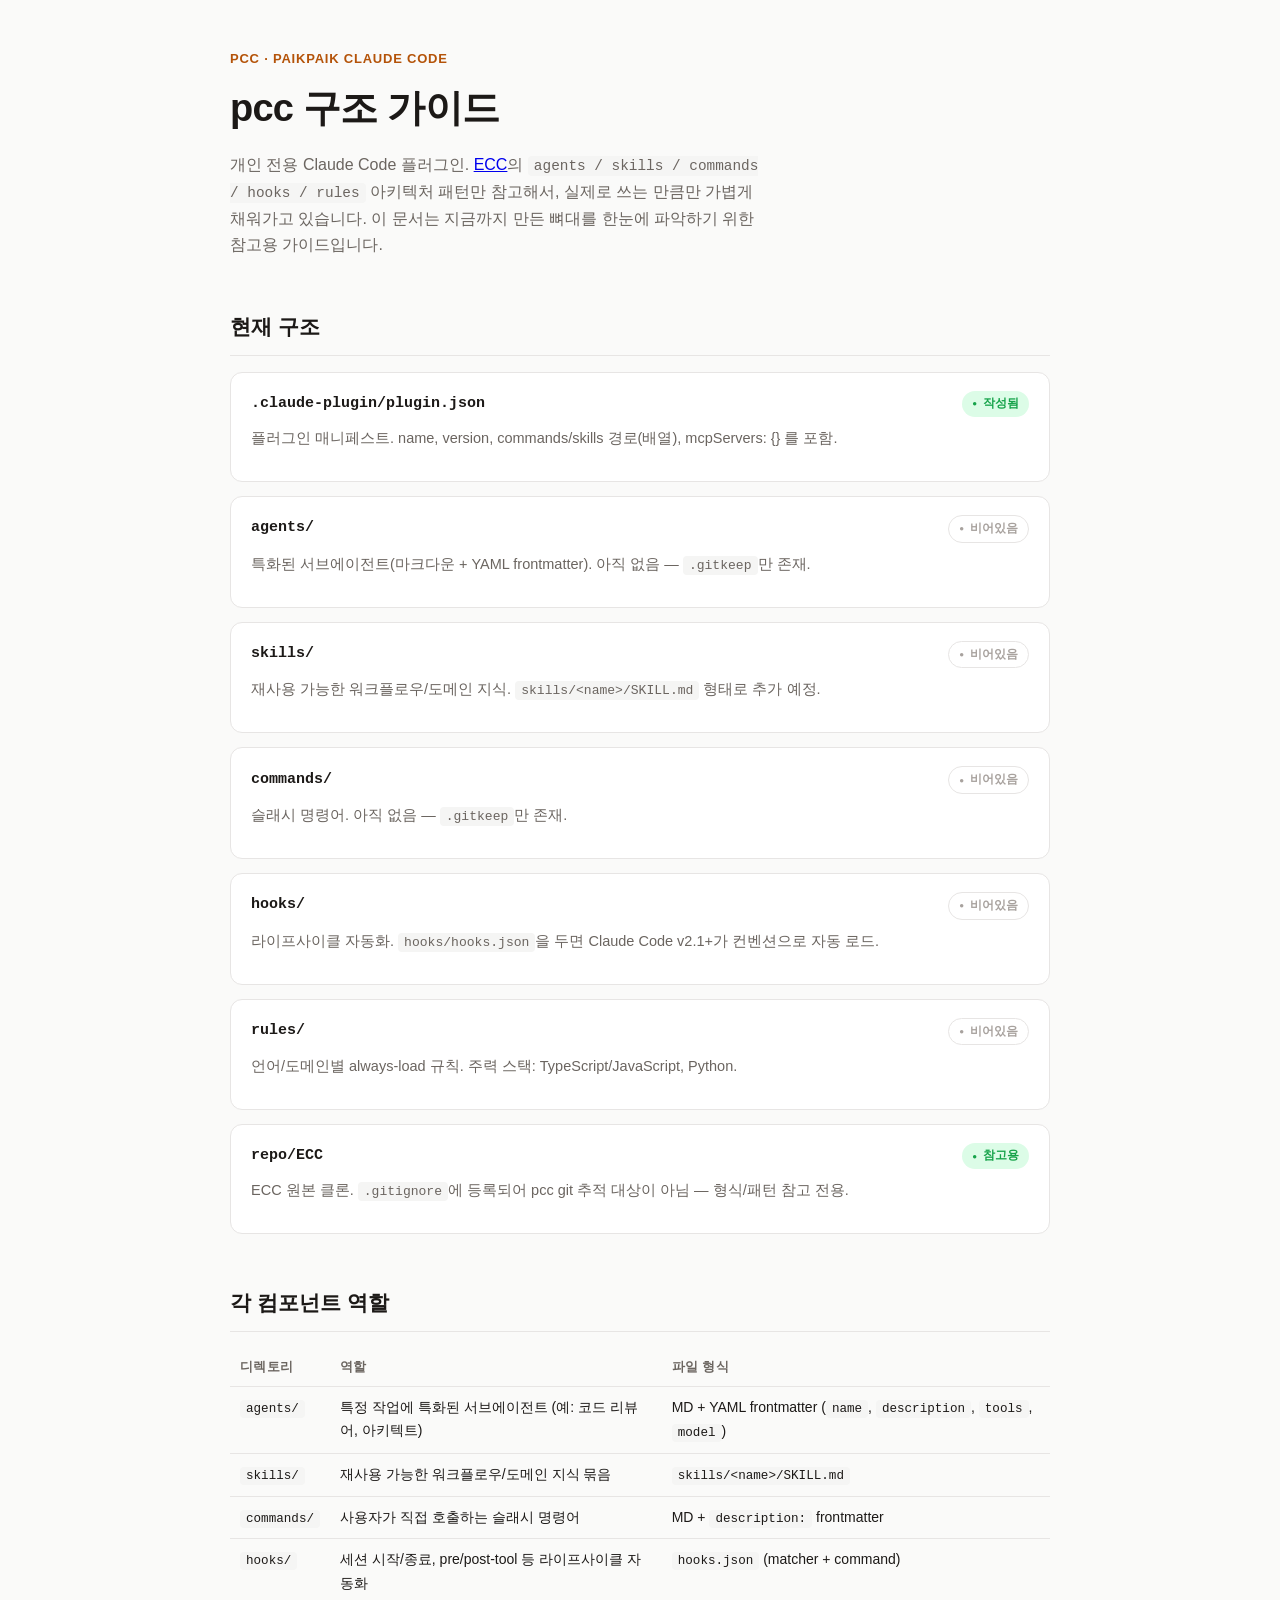
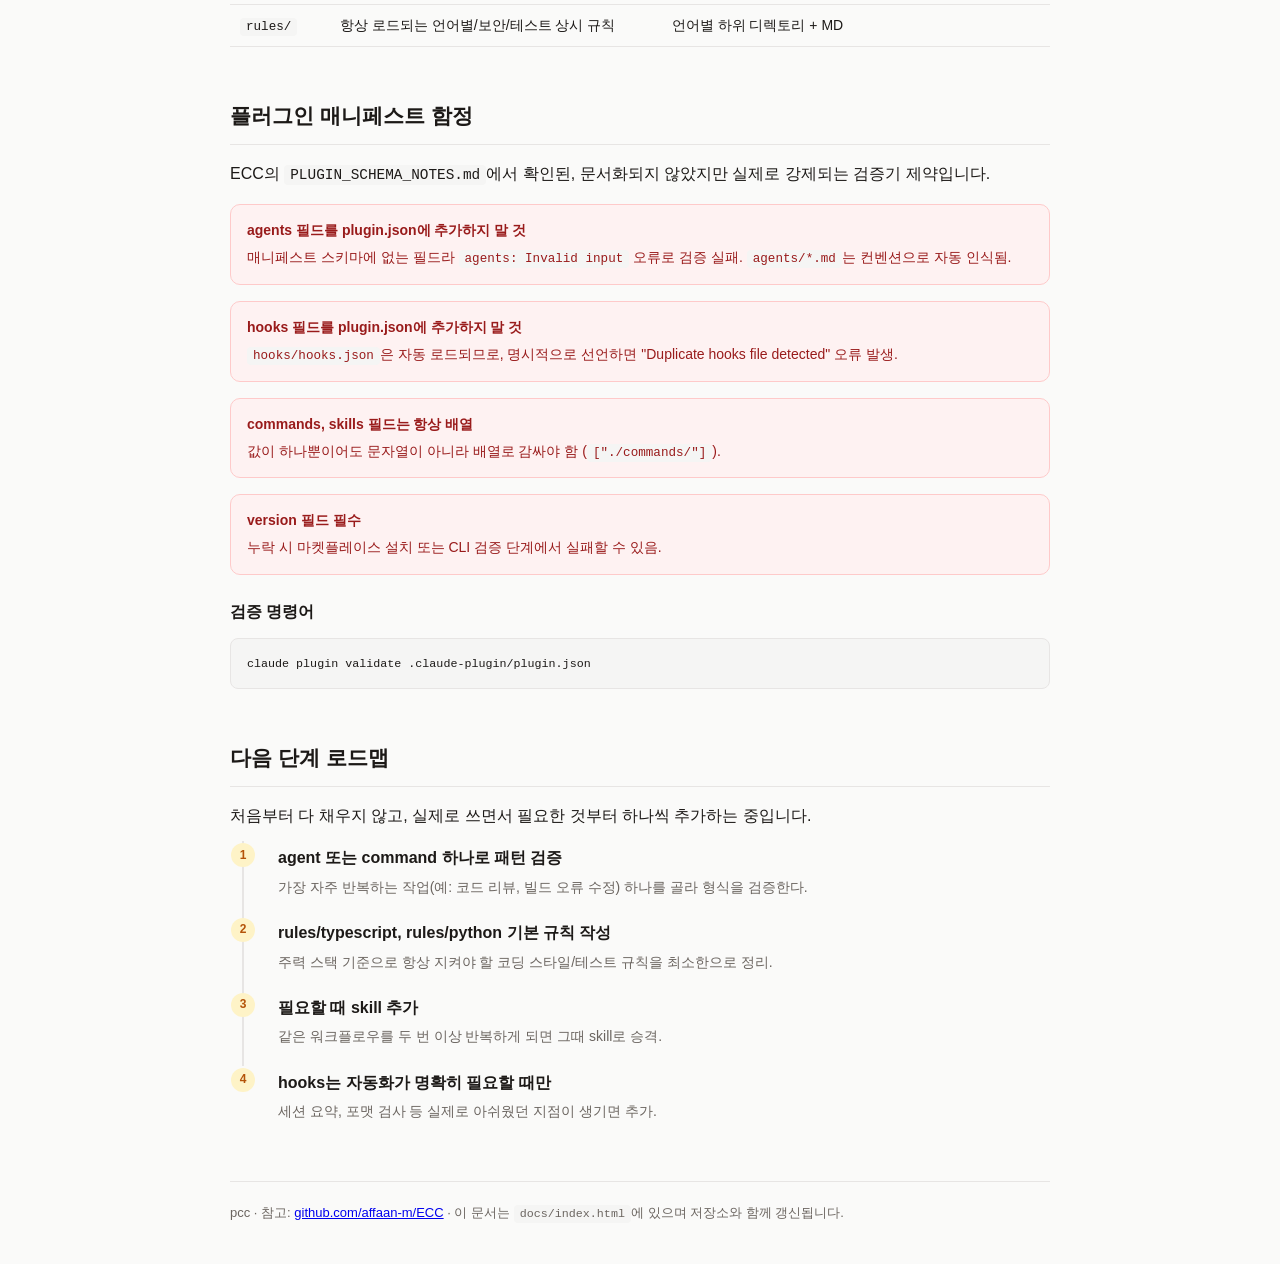
==== docs/index.html @ 69e8e376 "[main] - pcc initial init" ====
<!doctype html>
<html lang="ko">
<head>
<meta charset="UTF-8" />
<meta name="viewport" content="width=device-width, initial-scale=1, viewport-fit=cover" />
<title>pcc 가이드</title>
<style>
  :root {
    color-scheme: light dark;
    --bg: #fafaf9;
    --bg-elevated: #ffffff;
    --text: #1c1917;
    --text-muted: #6b6560;
    --border: #e7e5e4;
    --accent: #b45309;
    --accent-bg: #fef3c7;
    --code-bg: #f5f5f4;
    --status-empty: #a8a29e;
    --status-ready: #16a34a;
    --status-ready-bg: #dcfce7;
    --warn-bg: #fef2f2;
    --warn-border: #fecaca;
    --warn-text: #991b1b;
  }
  @media (prefers-color-scheme: dark) {
    :root {
      --bg: #17140f;
      --bg-elevated: #211d17;
      --text: #f2ede4;
      --text-muted: #a89f92;
      --border: #38322a;
      --accent: #f0b429;
      --accent-bg: #3a2e12;
      --code-bg: #2a251d;
      --status-empty: #6b6560;
      --status-ready: #4ade80;
      --status-ready-bg: #14301f;
      --warn-bg: #331414;
      --warn-border: #5c2323;
      --warn-text: #fca5a5;
    }
  }
  * { box-sizing: border-box; }
  body {
    margin: 0;
    padding-block: 48px;
    padding-inline: 20px;
    background: var(--bg);
    color: var(--text);
    font-family: -apple-system, BlinkMacSystemFont, "Segoe UI", Pretendard, "Apple SD Gothic Neo", sans-serif;
    line-height: 1.65;
  }
  main {
    max-width: 820px;
    margin: 0 auto;
  }
  header.hero {
    margin-bottom: 40px;
  }
  header.hero .eyebrow {
    font-size: 13px;
    font-weight: 600;
    letter-spacing: 0.06em;
    text-transform: uppercase;
    color: var(--accent);
  }
  h1 {
    font-size: clamp(28px, 5vw, 38px);
    margin: 8px 0 12px;
    letter-spacing: -0.02em;
  }
  header.hero p {
    color: var(--text-muted);
    font-size: 16px;
    max-width: 60ch;
  }
  h2 {
    font-size: 21px;
    margin-top: 52px;
    margin-bottom: 16px;
    padding-bottom: 10px;
    border-bottom: 1px solid var(--border);
  }
  h3 {
    font-size: 16px;
    margin-top: 24px;
    margin-bottom: 8px;
  }
  p { margin: 0 0 12px; }
  code {
    background: var(--code-bg);
    padding: 2px 6px;
    border-radius: 4px;
    font-size: 0.9em;
    font-family: "SF Mono", ui-monospace, Menlo, monospace;
  }
  pre {
    background: var(--code-bg);
    border: 1px solid var(--border);
    border-radius: 8px;
    padding: 14px 16px;
    overflow-x: auto;
    font-size: 13px;
  }
  pre code { background: none; padding: 0; }

  .card {
    background: var(--bg-elevated);
    border: 1px solid var(--border);
    border-radius: 12px;
    padding: 18px 20px;
    margin-bottom: 14px;
  }
  .card-head {
    display: flex;
    align-items: center;
    justify-content: space-between;
    gap: 12px;
    flex-wrap: wrap;
  }
  .card-head .path {
    font-family: "SF Mono", ui-monospace, Menlo, monospace;
    font-weight: 600;
    font-size: 15px;
  }
  .badge {
    display: inline-flex;
    align-items: center;
    gap: 6px;
    font-size: 12px;
    font-weight: 600;
    padding: 3px 10px;
    border-radius: 999px;
    white-space: nowrap;
  }
  .badge.empty { background: transparent; border: 1px solid var(--border); color: var(--status-empty); }
  .badge.ready { background: var(--status-ready-bg); color: var(--status-ready); }
  .badge::before { content: "●"; font-size: 8px; }

  .card p.desc {
    margin-top: 10px;
    color: var(--text-muted);
    font-size: 14.5px;
  }

  table {
    width: 100%;
    border-collapse: collapse;
    font-size: 14px;
  }
  th, td {
    text-align: left;
    padding: 9px 10px;
    border-bottom: 1px solid var(--border);
    vertical-align: top;
  }
  th { color: var(--text-muted); font-weight: 600; font-size: 12.5px; text-transform: uppercase; letter-spacing: 0.03em; }
  .tablewrap { overflow-x: auto; }

  .warn {
    background: var(--warn-bg);
    border: 1px solid var(--warn-border);
    color: var(--warn-text);
    border-radius: 10px;
    padding: 14px 16px;
    font-size: 14px;
    margin: 16px 0;
  }
  .warn strong { display: block; margin-bottom: 4px; }

  ol.roadmap {
    list-style: none;
    margin: 0;
    padding: 0;
    counter-reset: step;
  }
  ol.roadmap li {
    counter-increment: step;
    position: relative;
    padding: 4px 0 16px 34px;
    border-left: 2px solid var(--border);
    margin-left: 12px;
  }
  ol.roadmap li:last-child { border-left-color: transparent; padding-bottom: 0; }
  ol.roadmap li::before {
    content: counter(step);
    position: absolute;
    left: -13px;
    top: 2px;
    width: 24px;
    height: 24px;
    border-radius: 50%;
    background: var(--accent-bg);
    color: var(--accent);
    font-size: 12px;
    font-weight: 700;
    display: flex;
    align-items: center;
    justify-content: center;
  }
  ol.roadmap li strong { display: block; margin-bottom: 2px; }
  ol.roadmap li span { color: var(--text-muted); font-size: 14px; }

  footer {
    margin-top: 56px;
    padding-top: 20px;
    border-top: 1px solid var(--border);
    color: var(--text-muted);
    font-size: 13px;
  }
</style>
</head>
<body>
<main>

  <header class="hero">
    <div class="eyebrow">pcc · paikpaik claude code</div>
    <h1>pcc 구조 가이드</h1>
    <p>
      개인 전용 Claude Code 플러그인. <a href="https://github.com/affaan-m/ECC">ECC</a>의
      <code>agents / skills / commands / hooks / rules</code> 아키텍처 패턴만 참고해서,
      실제로 쓰는 만큼만 가볍게 채워가고 있습니다. 이 문서는 지금까지 만든 뼈대를
      한눈에 파악하기 위한 참고용 가이드입니다.
    </p>
  </header>

  <section>
    <h2>현재 구조</h2>

    <div class="card">
      <div class="card-head">
        <span class="path">.claude-plugin/plugin.json</span>
        <span class="badge ready">작성됨</span>
      </div>
      <p class="desc">플러그인 매니페스트. name, version, commands/skills 경로(배열), mcpServers: {} 를 포함.</p>
    </div>

    <div class="card">
      <div class="card-head">
        <span class="path">agents/</span>
        <span class="badge empty">비어있음</span>
      </div>
      <p class="desc">특화된 서브에이전트(마크다운 + YAML frontmatter). 아직 없음 — <code>.gitkeep</code>만 존재.</p>
    </div>

    <div class="card">
      <div class="card-head">
        <span class="path">skills/</span>
        <span class="badge empty">비어있음</span>
      </div>
      <p class="desc">재사용 가능한 워크플로우/도메인 지식. <code>skills/&lt;name&gt;/SKILL.md</code> 형태로 추가 예정.</p>
    </div>

    <div class="card">
      <div class="card-head">
        <span class="path">commands/</span>
        <span class="badge empty">비어있음</span>
      </div>
      <p class="desc">슬래시 명령어. 아직 없음 — <code>.gitkeep</code>만 존재.</p>
    </div>

    <div class="card">
      <div class="card-head">
        <span class="path">hooks/</span>
        <span class="badge empty">비어있음</span>
      </div>
      <p class="desc">라이프사이클 자동화. <code>hooks/hooks.json</code>을 두면 Claude Code v2.1+가 컨벤션으로 자동 로드.</p>
    </div>

    <div class="card">
      <div class="card-head">
        <span class="path">rules/</span>
        <span class="badge empty">비어있음</span>
      </div>
      <p class="desc">언어/도메인별 always-load 규칙. 주력 스택: TypeScript/JavaScript, Python.</p>
    </div>

    <div class="card">
      <div class="card-head">
        <span class="path">repo/ECC</span>
        <span class="badge ready">참고용</span>
      </div>
      <p class="desc">ECC 원본 클론. <code>.gitignore</code>에 등록되어 pcc git 추적 대상이 아님 — 형식/패턴 참고 전용.</p>
    </div>
  </section>

  <section>
    <h2>각 컴포넌트 역할</h2>
    <div class="tablewrap">
      <table>
        <thead>
          <tr><th>디렉토리</th><th>역할</th><th>파일 형식</th></tr>
        </thead>
        <tbody>
          <tr>
            <td><code>agents/</code></td>
            <td>특정 작업에 특화된 서브에이전트 (예: 코드 리뷰어, 아키텍트)</td>
            <td>MD + YAML frontmatter (<code>name</code>, <code>description</code>, <code>tools</code>, <code>model</code>)</td>
          </tr>
          <tr>
            <td><code>skills/</code></td>
            <td>재사용 가능한 워크플로우/도메인 지식 묶음</td>
            <td><code>skills/&lt;name&gt;/SKILL.md</code></td>
          </tr>
          <tr>
            <td><code>commands/</code></td>
            <td>사용자가 직접 호출하는 슬래시 명령어</td>
            <td>MD + <code>description:</code> frontmatter</td>
          </tr>
          <tr>
            <td><code>hooks/</code></td>
            <td>세션 시작/종료, pre/post-tool 등 라이프사이클 자동화</td>
            <td><code>hooks.json</code> (matcher + command)</td>
          </tr>
          <tr>
            <td><code>rules/</code></td>
            <td>항상 로드되는 언어별/보안/테스트 상시 규칙</td>
            <td>언어별 하위 디렉토리 + MD</td>
          </tr>
        </tbody>
      </table>
    </div>
  </section>

  <section>
    <h2>플러그인 매니페스트 함정</h2>
    <p>ECC의 <code>PLUGIN_SCHEMA_NOTES.md</code>에서 확인된, 문서화되지 않았지만 실제로 강제되는 검증기 제약입니다.</p>

    <div class="warn">
      <strong>agents 필드를 plugin.json에 추가하지 말 것</strong>
      매니페스트 스키마에 없는 필드라 <code>agents: Invalid input</code> 오류로 검증 실패.
      <code>agents/*.md</code>는 컨벤션으로 자동 인식됨.
    </div>
    <div class="warn">
      <strong>hooks 필드를 plugin.json에 추가하지 말 것</strong>
      <code>hooks/hooks.json</code>은 자동 로드되므로, 명시적으로 선언하면
      "Duplicate hooks file detected" 오류 발생.
    </div>
    <div class="warn">
      <strong>commands, skills 필드는 항상 배열</strong>
      값이 하나뿐이어도 문자열이 아니라 배열로 감싸야 함 (<code>["./commands/"]</code>).
    </div>
    <div class="warn">
      <strong>version 필드 필수</strong>
      누락 시 마켓플레이스 설치 또는 CLI 검증 단계에서 실패할 수 있음.
    </div>

    <h3>검증 명령어</h3>
    <pre><code>claude plugin validate .claude-plugin/plugin.json</code></pre>
  </section>

  <section>
    <h2>다음 단계 로드맵</h2>
    <p>처음부터 다 채우지 않고, 실제로 쓰면서 필요한 것부터 하나씩 추가하는 중입니다.</p>
    <ol class="roadmap">
      <li>
        <strong>agent 또는 command 하나로 패턴 검증</strong>
        <span>가장 자주 반복하는 작업(예: 코드 리뷰, 빌드 오류 수정) 하나를 골라 형식을 검증한다.</span>
      </li>
      <li>
        <strong>rules/typescript, rules/python 기본 규칙 작성</strong>
        <span>주력 스택 기준으로 항상 지켜야 할 코딩 스타일/테스트 규칙을 최소한으로 정리.</span>
      </li>
      <li>
        <strong>필요할 때 skill 추가</strong>
        <span>같은 워크플로우를 두 번 이상 반복하게 되면 그때 skill로 승격.</span>
      </li>
      <li>
        <strong>hooks는 자동화가 명확히 필요할 때만</strong>
        <span>세션 요약, 포맷 검사 등 실제로 아쉬웠던 지점이 생기면 추가.</span>
      </li>
    </ol>
  </section>

  <footer>
    pcc · 참고: <a href="https://github.com/affaan-m/ECC">github.com/affaan-m/ECC</a> ·
    이 문서는 <code>docs/index.html</code>에 있으며 저장소와 함께 갱신됩니다.
  </footer>

</main>
</body>
</html>
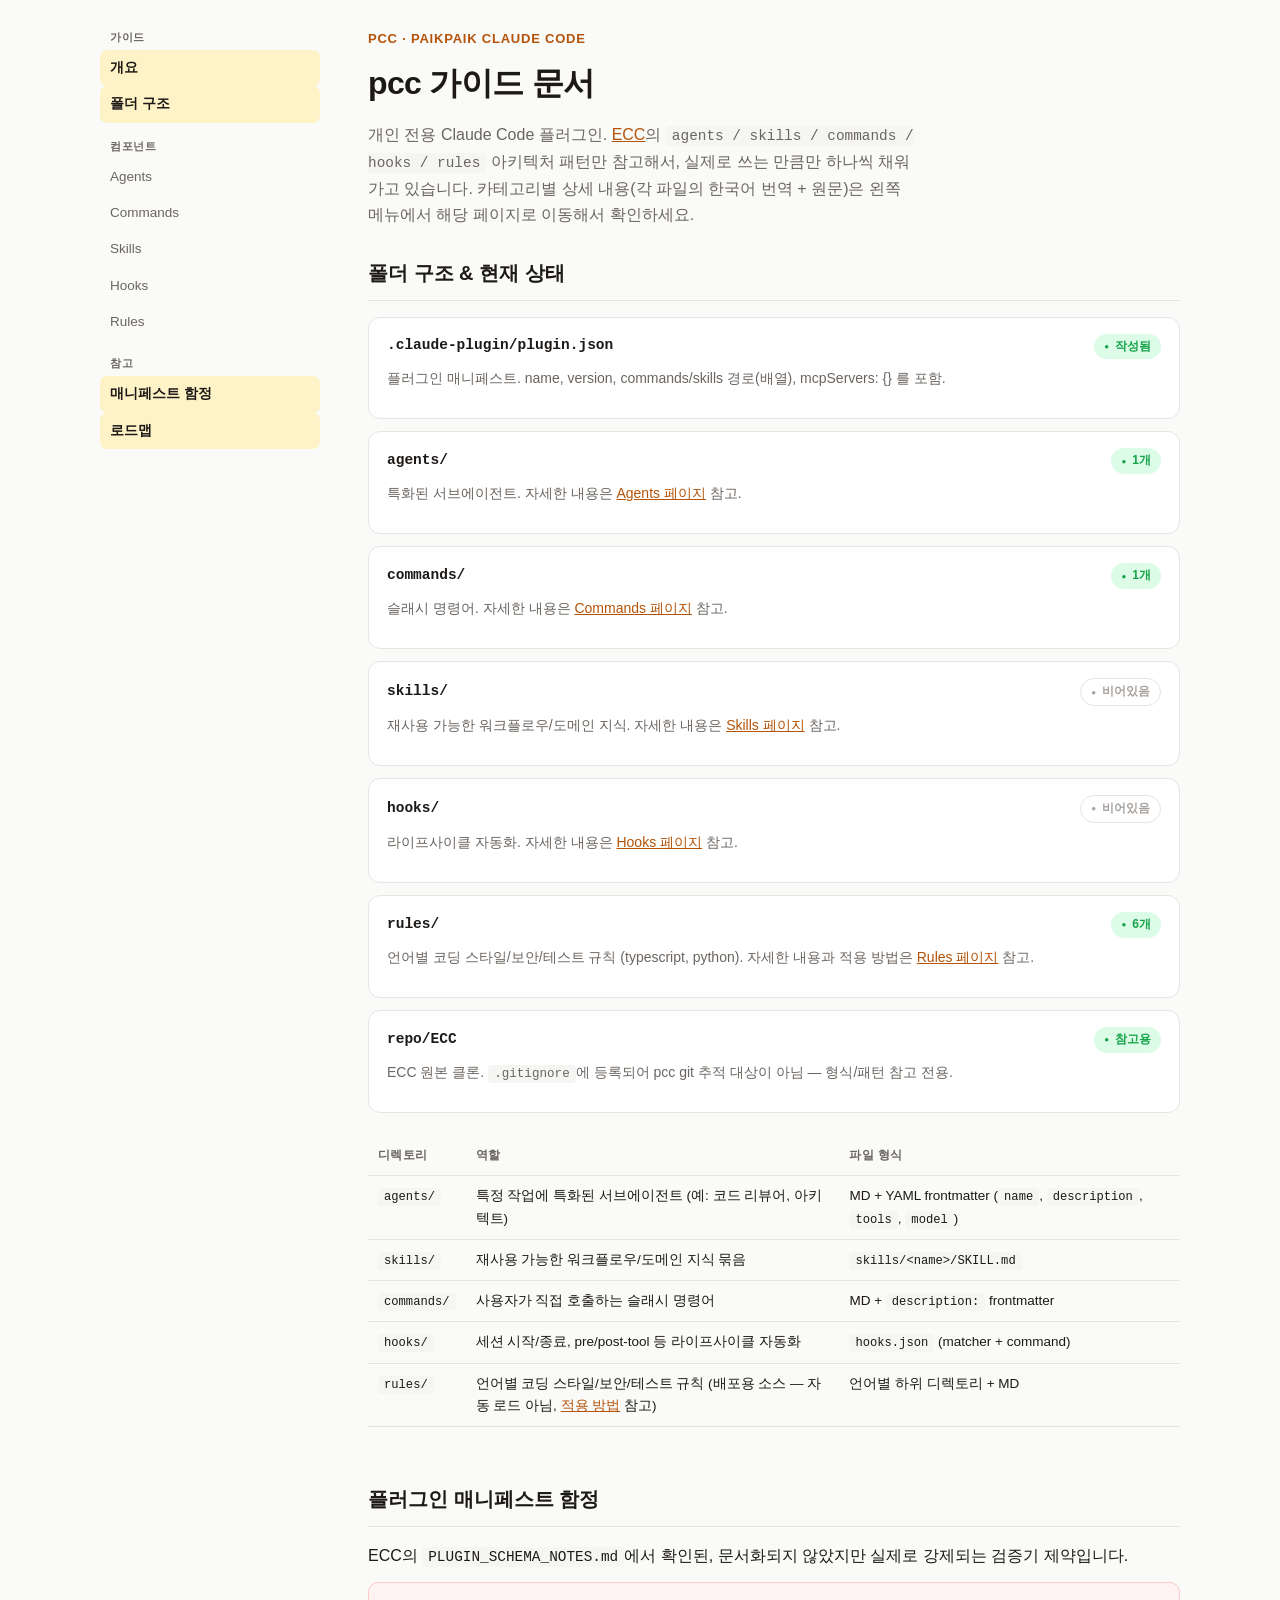
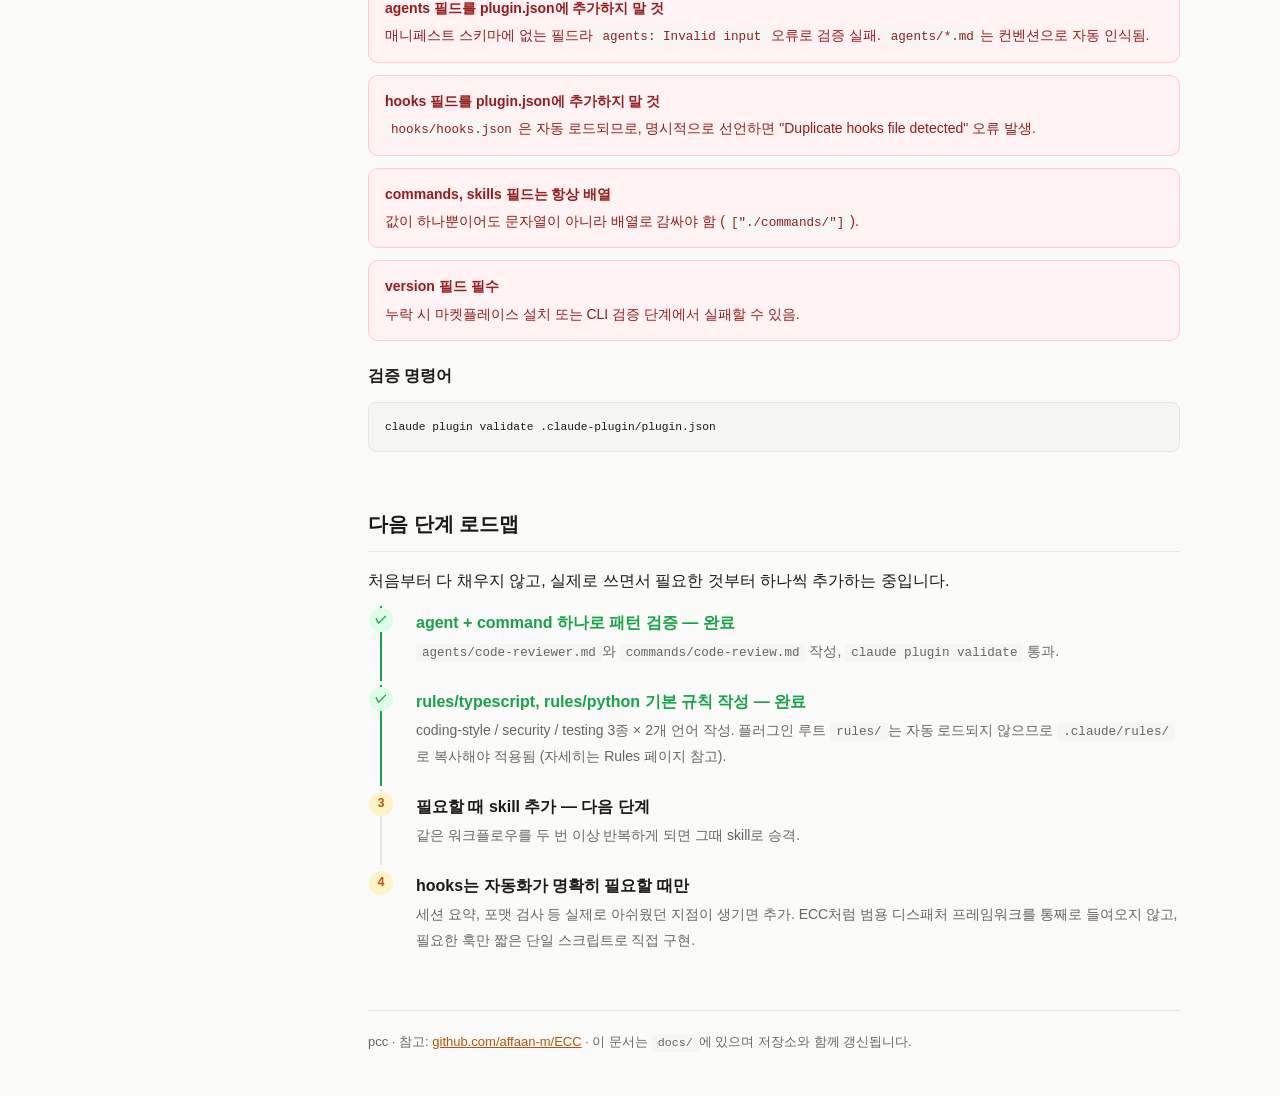
==== commit 897c7136: "[main] - review 및 roules 추가" ====
--- a/docs/index.html
+++ b/docs/index.html
@@ -4,379 +4,198 @@
 <meta charset="UTF-8" />
 <meta name="viewport" content="width=device-width, initial-scale=1, viewport-fit=cover" />
 <title>pcc 가이드</title>
-<style>
-  :root {
-    color-scheme: light dark;
-    --bg: #fafaf9;
-    --bg-elevated: #ffffff;
-    --text: #1c1917;
-    --text-muted: #6b6560;
-    --border: #e7e5e4;
-    --accent: #b45309;
-    --accent-bg: #fef3c7;
-    --code-bg: #f5f5f4;
-    --status-empty: #a8a29e;
-    --status-ready: #16a34a;
-    --status-ready-bg: #dcfce7;
-    --warn-bg: #fef2f2;
-    --warn-border: #fecaca;
-    --warn-text: #991b1b;
-  }
-  @media (prefers-color-scheme: dark) {
-    :root {
-      --bg: #17140f;
-      --bg-elevated: #211d17;
-      --text: #f2ede4;
-      --text-muted: #a89f92;
-      --border: #38322a;
-      --accent: #f0b429;
-      --accent-bg: #3a2e12;
-      --code-bg: #2a251d;
-      --status-empty: #6b6560;
-      --status-ready: #4ade80;
-      --status-ready-bg: #14301f;
-      --warn-bg: #331414;
-      --warn-border: #5c2323;
-      --warn-text: #fca5a5;
-    }
-  }
-  * { box-sizing: border-box; }
-  body {
-    margin: 0;
-    padding-block: 48px;
-    padding-inline: 20px;
-    background: var(--bg);
-    color: var(--text);
-    font-family: -apple-system, BlinkMacSystemFont, "Segoe UI", Pretendard, "Apple SD Gothic Neo", sans-serif;
-    line-height: 1.65;
-  }
-  main {
-    max-width: 820px;
-    margin: 0 auto;
-  }
-  header.hero {
-    margin-bottom: 40px;
-  }
-  header.hero .eyebrow {
-    font-size: 13px;
-    font-weight: 600;
-    letter-spacing: 0.06em;
-    text-transform: uppercase;
-    color: var(--accent);
-  }
-  h1 {
-    font-size: clamp(28px, 5vw, 38px);
-    margin: 8px 0 12px;
-    letter-spacing: -0.02em;
-  }
-  header.hero p {
-    color: var(--text-muted);
-    font-size: 16px;
-    max-width: 60ch;
-  }
-  h2 {
-    font-size: 21px;
-    margin-top: 52px;
-    margin-bottom: 16px;
-    padding-bottom: 10px;
-    border-bottom: 1px solid var(--border);
-  }
-  h3 {
-    font-size: 16px;
-    margin-top: 24px;
-    margin-bottom: 8px;
-  }
-  p { margin: 0 0 12px; }
-  code {
-    background: var(--code-bg);
-    padding: 2px 6px;
-    border-radius: 4px;
-    font-size: 0.9em;
-    font-family: "SF Mono", ui-monospace, Menlo, monospace;
-  }
-  pre {
-    background: var(--code-bg);
-    border: 1px solid var(--border);
-    border-radius: 8px;
-    padding: 14px 16px;
-    overflow-x: auto;
-    font-size: 13px;
-  }
-  pre code { background: none; padding: 0; }
-
-  .card {
-    background: var(--bg-elevated);
-    border: 1px solid var(--border);
-    border-radius: 12px;
-    padding: 18px 20px;
-    margin-bottom: 14px;
-  }
-  .card-head {
-    display: flex;
-    align-items: center;
-    justify-content: space-between;
-    gap: 12px;
-    flex-wrap: wrap;
-  }
-  .card-head .path {
-    font-family: "SF Mono", ui-monospace, Menlo, monospace;
-    font-weight: 600;
-    font-size: 15px;
-  }
-  .badge {
-    display: inline-flex;
-    align-items: center;
-    gap: 6px;
-    font-size: 12px;
-    font-weight: 600;
-    padding: 3px 10px;
-    border-radius: 999px;
-    white-space: nowrap;
-  }
-  .badge.empty { background: transparent; border: 1px solid var(--border); color: var(--status-empty); }
-  .badge.ready { background: var(--status-ready-bg); color: var(--status-ready); }
-  .badge::before { content: "●"; font-size: 8px; }
-
-  .card p.desc {
-    margin-top: 10px;
-    color: var(--text-muted);
-    font-size: 14.5px;
-  }
-
-  table {
-    width: 100%;
-    border-collapse: collapse;
-    font-size: 14px;
-  }
-  th, td {
-    text-align: left;
-    padding: 9px 10px;
-    border-bottom: 1px solid var(--border);
-    vertical-align: top;
-  }
-  th { color: var(--text-muted); font-weight: 600; font-size: 12.5px; text-transform: uppercase; letter-spacing: 0.03em; }
-  .tablewrap { overflow-x: auto; }
-
-  .warn {
-    background: var(--warn-bg);
-    border: 1px solid var(--warn-border);
-    color: var(--warn-text);
-    border-radius: 10px;
-    padding: 14px 16px;
-    font-size: 14px;
-    margin: 16px 0;
-  }
-  .warn strong { display: block; margin-bottom: 4px; }
-
-  ol.roadmap {
-    list-style: none;
-    margin: 0;
-    padding: 0;
-    counter-reset: step;
-  }
-  ol.roadmap li {
-    counter-increment: step;
-    position: relative;
-    padding: 4px 0 16px 34px;
-    border-left: 2px solid var(--border);
-    margin-left: 12px;
-  }
-  ol.roadmap li:last-child { border-left-color: transparent; padding-bottom: 0; }
-  ol.roadmap li::before {
-    content: counter(step);
-    position: absolute;
-    left: -13px;
-    top: 2px;
-    width: 24px;
-    height: 24px;
-    border-radius: 50%;
-    background: var(--accent-bg);
-    color: var(--accent);
-    font-size: 12px;
-    font-weight: 700;
-    display: flex;
-    align-items: center;
-    justify-content: center;
-  }
-  ol.roadmap li strong { display: block; margin-bottom: 2px; }
-  ol.roadmap li span { color: var(--text-muted); font-size: 14px; }
-
-  footer {
-    margin-top: 56px;
-    padding-top: 20px;
-    border-top: 1px solid var(--border);
-    color: var(--text-muted);
-    font-size: 13px;
-  }
-</style>
+<link rel="stylesheet" href="style.css" />
 </head>
 <body>
-<main>
-
-  <header class="hero">
-    <div class="eyebrow">pcc · paikpaik claude code</div>
-    <h1>pcc 구조 가이드</h1>
-    <p>
-      개인 전용 Claude Code 플러그인. <a href="https://github.com/affaan-m/ECC">ECC</a>의
-      <code>agents / skills / commands / hooks / rules</code> 아키텍처 패턴만 참고해서,
-      실제로 쓰는 만큼만 가볍게 채워가고 있습니다. 이 문서는 지금까지 만든 뼈대를
-      한눈에 파악하기 위한 참고용 가이드입니다.
-    </p>
-  </header>
-
-  <section>
-    <h2>현재 구조</h2>
-
-    <div class="card">
-      <div class="card-head">
-        <span class="path">.claude-plugin/plugin.json</span>
-        <span class="badge ready">작성됨</span>
-      </div>
-      <p class="desc">플러그인 매니페스트. name, version, commands/skills 경로(배열), mcpServers: {} 를 포함.</p>
+
+<div class="shell">
+
+  <nav class="toc" aria-label="목차">
+    <div class="toc-inner">
+      <div class="group-label">가이드</div>
+      <a href="index.html" data-page="index.html">개요</a>
+      <a href="index.html#structure" data-page="index.html">폴더 구조</a>
+      <div class="group-label">컴포넌트</div>
+      <a href="agents.html" data-page="agents.html">Agents</a>
+      <a href="commands.html" data-page="commands.html">Commands</a>
+      <a href="skills.html" data-page="skills.html">Skills</a>
+      <a href="hooks.html" data-page="hooks.html">Hooks</a>
+      <a href="rules.html" data-page="rules.html">Rules</a>
+      <div class="group-label">참고</div>
+      <a href="index.html#manifest" data-page="index.html">매니페스트 함정</a>
+      <a href="index.html#roadmap" data-page="index.html">로드맵</a>
     </div>
-
-    <div class="card">
-      <div class="card-head">
-        <span class="path">agents/</span>
-        <span class="badge empty">비어있음</span>
-      </div>
-      <p class="desc">특화된 서브에이전트(마크다운 + YAML frontmatter). 아직 없음 — <code>.gitkeep</code>만 존재.</p>
-    </div>
-
-    <div class="card">
-      <div class="card-head">
-        <span class="path">skills/</span>
-        <span class="badge empty">비어있음</span>
-      </div>
-      <p class="desc">재사용 가능한 워크플로우/도메인 지식. <code>skills/&lt;name&gt;/SKILL.md</code> 형태로 추가 예정.</p>
-    </div>
-
-    <div class="card">
-      <div class="card-head">
-        <span class="path">commands/</span>
-        <span class="badge empty">비어있음</span>
-      </div>
-      <p class="desc">슬래시 명령어. 아직 없음 — <code>.gitkeep</code>만 존재.</p>
-    </div>
-
-    <div class="card">
-      <div class="card-head">
-        <span class="path">hooks/</span>
-        <span class="badge empty">비어있음</span>
-      </div>
-      <p class="desc">라이프사이클 자동화. <code>hooks/hooks.json</code>을 두면 Claude Code v2.1+가 컨벤션으로 자동 로드.</p>
-    </div>
-
-    <div class="card">
-      <div class="card-head">
-        <span class="path">rules/</span>
-        <span class="badge empty">비어있음</span>
-      </div>
-      <p class="desc">언어/도메인별 always-load 규칙. 주력 스택: TypeScript/JavaScript, Python.</p>
-    </div>
-
-    <div class="card">
-      <div class="card-head">
-        <span class="path">repo/ECC</span>
-        <span class="badge ready">참고용</span>
-      </div>
-      <p class="desc">ECC 원본 클론. <code>.gitignore</code>에 등록되어 pcc git 추적 대상이 아님 — 형식/패턴 참고 전용.</p>
-    </div>
-  </section>
-
-  <section>
-    <h2>각 컴포넌트 역할</h2>
-    <div class="tablewrap">
-      <table>
-        <thead>
-          <tr><th>디렉토리</th><th>역할</th><th>파일 형식</th></tr>
-        </thead>
-        <tbody>
-          <tr>
-            <td><code>agents/</code></td>
-            <td>특정 작업에 특화된 서브에이전트 (예: 코드 리뷰어, 아키텍트)</td>
-            <td>MD + YAML frontmatter (<code>name</code>, <code>description</code>, <code>tools</code>, <code>model</code>)</td>
-          </tr>
-          <tr>
-            <td><code>skills/</code></td>
-            <td>재사용 가능한 워크플로우/도메인 지식 묶음</td>
-            <td><code>skills/&lt;name&gt;/SKILL.md</code></td>
-          </tr>
-          <tr>
-            <td><code>commands/</code></td>
-            <td>사용자가 직접 호출하는 슬래시 명령어</td>
-            <td>MD + <code>description:</code> frontmatter</td>
-          </tr>
-          <tr>
-            <td><code>hooks/</code></td>
-            <td>세션 시작/종료, pre/post-tool 등 라이프사이클 자동화</td>
-            <td><code>hooks.json</code> (matcher + command)</td>
-          </tr>
-          <tr>
-            <td><code>rules/</code></td>
-            <td>항상 로드되는 언어별/보안/테스트 상시 규칙</td>
-            <td>언어별 하위 디렉토리 + MD</td>
-          </tr>
-        </tbody>
-      </table>
-    </div>
-  </section>
-
-  <section>
-    <h2>플러그인 매니페스트 함정</h2>
-    <p>ECC의 <code>PLUGIN_SCHEMA_NOTES.md</code>에서 확인된, 문서화되지 않았지만 실제로 강제되는 검증기 제약입니다.</p>
-
-    <div class="warn">
-      <strong>agents 필드를 plugin.json에 추가하지 말 것</strong>
-      매니페스트 스키마에 없는 필드라 <code>agents: Invalid input</code> 오류로 검증 실패.
-      <code>agents/*.md</code>는 컨벤션으로 자동 인식됨.
-    </div>
-    <div class="warn">
-      <strong>hooks 필드를 plugin.json에 추가하지 말 것</strong>
-      <code>hooks/hooks.json</code>은 자동 로드되므로, 명시적으로 선언하면
-      "Duplicate hooks file detected" 오류 발생.
-    </div>
-    <div class="warn">
-      <strong>commands, skills 필드는 항상 배열</strong>
-      값이 하나뿐이어도 문자열이 아니라 배열로 감싸야 함 (<code>["./commands/"]</code>).
-    </div>
-    <div class="warn">
-      <strong>version 필드 필수</strong>
-      누락 시 마켓플레이스 설치 또는 CLI 검증 단계에서 실패할 수 있음.
-    </div>
-
-    <h3>검증 명령어</h3>
-    <pre><code>claude plugin validate .claude-plugin/plugin.json</code></pre>
-  </section>
-
-  <section>
-    <h2>다음 단계 로드맵</h2>
-    <p>처음부터 다 채우지 않고, 실제로 쓰면서 필요한 것부터 하나씩 추가하는 중입니다.</p>
-    <ol class="roadmap">
-      <li>
-        <strong>agent 또는 command 하나로 패턴 검증</strong>
-        <span>가장 자주 반복하는 작업(예: 코드 리뷰, 빌드 오류 수정) 하나를 골라 형식을 검증한다.</span>
-      </li>
-      <li>
-        <strong>rules/typescript, rules/python 기본 규칙 작성</strong>
-        <span>주력 스택 기준으로 항상 지켜야 할 코딩 스타일/테스트 규칙을 최소한으로 정리.</span>
-      </li>
-      <li>
-        <strong>필요할 때 skill 추가</strong>
-        <span>같은 워크플로우를 두 번 이상 반복하게 되면 그때 skill로 승격.</span>
-      </li>
-      <li>
-        <strong>hooks는 자동화가 명확히 필요할 때만</strong>
-        <span>세션 요약, 포맷 검사 등 실제로 아쉬웠던 지점이 생기면 추가.</span>
-      </li>
-    </ol>
-  </section>
-
-  <footer>
-    pcc · 참고: <a href="https://github.com/affaan-m/ECC">github.com/affaan-m/ECC</a> ·
-    이 문서는 <code>docs/index.html</code>에 있으며 저장소와 함께 갱신됩니다.
-  </footer>
-
-</main>
+  </nav>
+
+  <main>
+
+    <header class="hero" id="overview">
+      <div class="eyebrow">pcc · paikpaik claude code</div>
+      <h1>pcc 가이드 문서</h1>
+      <p>
+        개인 전용 Claude Code 플러그인. <a href="https://github.com/affaan-m/ECC" target="_blank" rel="noopener">ECC</a>의
+        <code>agents / skills / commands / hooks / rules</code> 아키텍처 패턴만 참고해서, 실제로 쓰는
+        만큼만 하나씩 채워가고 있습니다. 카테고리별 상세 내용(각 파일의 한국어 번역 + 원문)은 왼쪽
+        메뉴에서 해당 페이지로 이동해서 확인하세요.
+      </p>
+    </header>
+
+    <section id="structure">
+      <h2>폴더 구조 &amp; 현재 상태</h2>
+
+      <div class="card">
+        <div class="card-head">
+          <span class="path">.claude-plugin/plugin.json</span>
+          <span class="badge ready">작성됨</span>
+        </div>
+        <p class="desc">플러그인 매니페스트. name, version, commands/skills 경로(배열), mcpServers: {} 를 포함.</p>
+      </div>
+
+      <div class="card">
+        <div class="card-head">
+          <span class="path">agents/</span>
+          <span class="badge ready">1개</span>
+        </div>
+        <p class="desc">특화된 서브에이전트. 자세한 내용은 <a href="agents.html">Agents 페이지</a> 참고.</p>
+      </div>
+
+      <div class="card">
+        <div class="card-head">
+          <span class="path">commands/</span>
+          <span class="badge ready">1개</span>
+        </div>
+        <p class="desc">슬래시 명령어. 자세한 내용은 <a href="commands.html">Commands 페이지</a> 참고.</p>
+      </div>
+
+      <div class="card">
+        <div class="card-head">
+          <span class="path">skills/</span>
+          <span class="badge empty">비어있음</span>
+        </div>
+        <p class="desc">재사용 가능한 워크플로우/도메인 지식. 자세한 내용은 <a href="skills.html">Skills 페이지</a> 참고.</p>
+      </div>
+
+      <div class="card">
+        <div class="card-head">
+          <span class="path">hooks/</span>
+          <span class="badge empty">비어있음</span>
+        </div>
+        <p class="desc">라이프사이클 자동화. 자세한 내용은 <a href="hooks.html">Hooks 페이지</a> 참고.</p>
+      </div>
+
+      <div class="card">
+        <div class="card-head">
+          <span class="path">rules/</span>
+          <span class="badge ready">6개</span>
+        </div>
+        <p class="desc">언어별 코딩 스타일/보안/테스트 규칙 (typescript, python). 자세한 내용과 적용 방법은
+          <a href="rules.html">Rules 페이지</a> 참고.</p>
+      </div>
+
+      <div class="card">
+        <div class="card-head">
+          <span class="path">repo/ECC</span>
+          <span class="badge ready">참고용</span>
+        </div>
+        <p class="desc">ECC 원본 클론. <code>.gitignore</code>에 등록되어 pcc git 추적 대상이 아님 — 형식/패턴 참고 전용.</p>
+      </div>
+
+      <div class="tablewrap" style="margin-top: 24px;">
+        <table>
+          <thead>
+            <tr><th>디렉토리</th><th>역할</th><th>파일 형식</th></tr>
+          </thead>
+          <tbody>
+            <tr>
+              <td><code>agents/</code></td>
+              <td>특정 작업에 특화된 서브에이전트 (예: 코드 리뷰어, 아키텍트)</td>
+              <td>MD + YAML frontmatter (<code>name</code>, <code>description</code>, <code>tools</code>, <code>model</code>)</td>
+            </tr>
+            <tr>
+              <td><code>skills/</code></td>
+              <td>재사용 가능한 워크플로우/도메인 지식 묶음</td>
+              <td><code>skills/&lt;name&gt;/SKILL.md</code></td>
+            </tr>
+            <tr>
+              <td><code>commands/</code></td>
+              <td>사용자가 직접 호출하는 슬래시 명령어</td>
+              <td>MD + <code>description:</code> frontmatter</td>
+            </tr>
+            <tr>
+              <td><code>hooks/</code></td>
+              <td>세션 시작/종료, pre/post-tool 등 라이프사이클 자동화</td>
+              <td><code>hooks.json</code> (matcher + command)</td>
+            </tr>
+            <tr>
+              <td><code>rules/</code></td>
+              <td>언어별 코딩 스타일/보안/테스트 규칙 (배포용 소스 — 자동 로드 아님, <a href="rules.html">적용 방법</a> 참고)</td>
+              <td>언어별 하위 디렉토리 + MD</td>
+            </tr>
+          </tbody>
+        </table>
+      </div>
+    </section>
+
+    <section id="manifest">
+      <h2>플러그인 매니페스트 함정</h2>
+      <p>ECC의 <code>PLUGIN_SCHEMA_NOTES.md</code>에서 확인된, 문서화되지 않았지만 실제로 강제되는 검증기 제약입니다.</p>
+
+      <div class="warn">
+        <strong>agents 필드를 plugin.json에 추가하지 말 것</strong>
+        매니페스트 스키마에 없는 필드라 <code>agents: Invalid input</code> 오류로 검증 실패.
+        <code>agents/*.md</code>는 컨벤션으로 자동 인식됨.
+      </div>
+      <div class="warn">
+        <strong>hooks 필드를 plugin.json에 추가하지 말 것</strong>
+        <code>hooks/hooks.json</code>은 자동 로드되므로, 명시적으로 선언하면
+        "Duplicate hooks file detected" 오류 발생.
+      </div>
+      <div class="warn">
+        <strong>commands, skills 필드는 항상 배열</strong>
+        값이 하나뿐이어도 문자열이 아니라 배열로 감싸야 함 (<code>["./commands/"]</code>).
+      </div>
+      <div class="warn">
+        <strong>version 필드 필수</strong>
+        누락 시 마켓플레이스 설치 또는 CLI 검증 단계에서 실패할 수 있음.
+      </div>
+
+      <h3>검증 명령어</h3>
+      <pre><code>claude plugin validate .claude-plugin/plugin.json</code></pre>
+    </section>
+
+    <section id="roadmap">
+      <h2>다음 단계 로드맵</h2>
+      <p>처음부터 다 채우지 않고, 실제로 쓰면서 필요한 것부터 하나씩 추가하는 중입니다.</p>
+      <ol class="roadmap">
+        <li class="done">
+          <strong>agent + command 하나로 패턴 검증 — 완료</strong>
+          <span><code>agents/code-reviewer.md</code>와 <code>commands/code-review.md</code> 작성, <code>claude plugin validate</code> 통과.</span>
+        </li>
+        <li class="done">
+          <strong>rules/typescript, rules/python 기본 규칙 작성 — 완료</strong>
+          <span>coding-style / security / testing 3종 × 2개 언어 작성. 플러그인 루트 <code>rules/</code>는
+            자동 로드되지 않으므로 <code>.claude/rules/</code>로 복사해야 적용됨 (자세히는 Rules 페이지 참고).</span>
+        </li>
+        <li>
+          <strong>필요할 때 skill 추가 — 다음 단계</strong>
+          <span>같은 워크플로우를 두 번 이상 반복하게 되면 그때 skill로 승격.</span>
+        </li>
+        <li>
+          <strong>hooks는 자동화가 명확히 필요할 때만</strong>
+          <span>세션 요약, 포맷 검사 등 실제로 아쉬웠던 지점이 생기면 추가. ECC처럼 범용 디스패처
+            프레임워크를 통째로 들여오지 않고, 필요한 훅만 짧은 단일 스크립트로 직접 구현.</span>
+        </li>
+      </ol>
+    </section>
+
+    <footer>
+      pcc · 참고: <a href="https://github.com/affaan-m/ECC" target="_blank" rel="noopener">github.com/affaan-m/ECC</a> ·
+      이 문서는 <code>docs/</code>에 있으며 저장소와 함께 갱신됩니다.
+    </footer>
+
+  </main>
+</div>
+
+<script src="nav.js"></script>
 </body>
 </html>
--- a/docs/style.css
+++ b/docs/style.css
@@ -0,0 +1,276 @@
+:root {
+  color-scheme: light dark;
+  --bg: #fafaf9;
+  --bg-elevated: #ffffff;
+  --bg-sunken: #f5f5f4;
+  --text: #1c1917;
+  --text-muted: #6b6560;
+  --border: #e7e5e4;
+  --accent: #b45309;
+  --accent-bg: #fef3c7;
+  --code-bg: #f5f5f4;
+  --status-empty: #a8a29e;
+  --status-ready: #16a34a;
+  --status-ready-bg: #dcfce7;
+  --warn-bg: #fef2f2;
+  --warn-border: #fecaca;
+  --warn-text: #991b1b;
+  --nav-active-bg: #fef3c7;
+}
+@media (prefers-color-scheme: dark) {
+  :root {
+    --bg: #17140f;
+    --bg-elevated: #211d17;
+    --bg-sunken: #1b1712;
+    --text: #f2ede4;
+    --text-muted: #a89f92;
+    --border: #38322a;
+    --accent: #f0b429;
+    --accent-bg: #3a2e12;
+    --code-bg: #2a251d;
+    --status-empty: #6b6560;
+    --status-ready: #4ade80;
+    --status-ready-bg: #14301f;
+    --warn-bg: #331414;
+    --warn-border: #5c2323;
+    --warn-text: #fca5a5;
+    --nav-active-bg: #3a2e12;
+  }
+}
+* { box-sizing: border-box; }
+html { scroll-behavior: smooth; }
+body {
+  margin: 0;
+  padding-block: 0 48px;
+  padding-inline: 0;
+  background: var(--bg);
+  color: var(--text);
+  font-family: -apple-system, BlinkMacSystemFont, "Segoe UI", Pretendard, "Apple SD Gothic Neo", sans-serif;
+  line-height: 1.65;
+}
+a { color: var(--accent); }
+code {
+  background: var(--code-bg);
+  padding: 2px 6px;
+  border-radius: 4px;
+  font-size: 0.9em;
+  font-family: "SF Mono", ui-monospace, Menlo, monospace;
+}
+pre {
+  background: var(--code-bg);
+  border: 1px solid var(--border);
+  border-radius: 8px;
+  padding: 14px 16px;
+  overflow-x: auto;
+  font-size: 12.5px;
+  line-height: 1.6;
+}
+pre code { background: none; padding: 0; }
+p { margin: 0 0 12px; }
+
+/* ---- layout shell ---- */
+.shell {
+  max-width: 1120px;
+  margin: 0 auto;
+  padding-inline: 20px;
+  display: grid;
+  grid-template-columns: 220px 1fr;
+  gap: 48px;
+  align-items: start;
+}
+nav.toc {
+  position: sticky;
+  top: env(safe-area-inset-top, 0px);
+  padding-top: 28px;
+  align-self: start;
+}
+nav.toc .toc-inner {
+  max-height: calc(100vh - 40px);
+  overflow-y: auto;
+}
+nav.toc a {
+  display: block;
+  padding: 7px 10px;
+  border-radius: 7px;
+  font-size: 13.5px;
+  color: var(--text-muted);
+  text-decoration: none;
+  white-space: nowrap;
+}
+nav.toc a:hover { color: var(--text); background: var(--bg-sunken); }
+nav.toc a.active { color: var(--text); background: var(--nav-active-bg); font-weight: 600; }
+nav.toc .group-label {
+  font-size: 11px;
+  font-weight: 700;
+  text-transform: uppercase;
+  letter-spacing: 0.06em;
+  color: var(--text-muted);
+  padding: 14px 10px 4px;
+}
+nav.toc .group-label:first-child { padding-top: 0; }
+
+main { min-width: 0; padding-top: 28px; }
+
+@media (max-width: 800px) {
+  .shell { grid-template-columns: 1fr; gap: 0; padding-inline: 0; }
+  nav.toc {
+    position: sticky;
+    top: env(safe-area-inset-top, 0px);
+    background: var(--bg);
+    border-bottom: 1px solid var(--border);
+    padding: 10px 12px;
+    z-index: 5;
+  }
+  nav.toc .toc-inner {
+    max-height: none;
+    overflow-x: auto;
+    overflow-y: visible;
+    display: flex;
+    gap: 4px;
+  }
+  nav.toc .group-label { display: none; }
+  nav.toc a { padding: 6px 10px; }
+  main { padding-inline: 20px; padding-top: 24px; }
+}
+
+/* ---- hero ---- */
+header.hero { margin-bottom: 8px; }
+header.hero .eyebrow {
+  font-size: 13px;
+  font-weight: 600;
+  letter-spacing: 0.06em;
+  text-transform: uppercase;
+  color: var(--accent);
+}
+h1 {
+  font-size: clamp(24px, 5vw, 32px);
+  margin: 8px 0 12px;
+  letter-spacing: -0.02em;
+}
+header.hero p { color: var(--text-muted); font-size: 16px; max-width: 62ch; }
+
+section { scroll-margin-top: 16px; margin-top: 56px; }
+section:first-of-type { margin-top: 28px; }
+h2 {
+  font-size: 20px;
+  margin-bottom: 16px;
+  padding-bottom: 10px;
+  border-bottom: 1px solid var(--border);
+}
+h2 .h2-note { display: block; font-size: 13px; font-weight: 400; color: var(--text-muted); margin-top: 4px; }
+h3 { font-size: 16px; margin-top: 22px; margin-bottom: 8px; }
+h4 { font-size: 14.5px; margin-top: 18px; margin-bottom: 6px; color: var(--accent); }
+ul, ol { padding-left: 20px; margin: 0 0 12px; }
+li { margin-bottom: 4px; }
+
+/* ---- status cards (structure overview) ---- */
+.card {
+  background: var(--bg-elevated);
+  border: 1px solid var(--border);
+  border-radius: 12px;
+  padding: 16px 18px;
+  margin-bottom: 12px;
+}
+.card-head { display: flex; align-items: center; justify-content: space-between; gap: 12px; flex-wrap: wrap; }
+.card-head .path {
+  font-family: "SF Mono", ui-monospace, Menlo, monospace;
+  font-weight: 600;
+  font-size: 14.5px;
+}
+.badge {
+  display: inline-flex; align-items: center; gap: 6px;
+  font-size: 12px; font-weight: 600; padding: 3px 10px; border-radius: 999px; white-space: nowrap;
+}
+.badge.empty { background: transparent; border: 1px solid var(--border); color: var(--status-empty); }
+.badge.ready { background: var(--status-ready-bg); color: var(--status-ready); }
+.badge::before { content: "●"; font-size: 8px; }
+.card p.desc { margin-top: 8px; color: var(--text-muted); font-size: 14px; }
+
+table { width: 100%; border-collapse: collapse; font-size: 13.5px; }
+th, td { text-align: left; padding: 9px 10px; border-bottom: 1px solid var(--border); vertical-align: top; }
+th { color: var(--text-muted); font-weight: 600; font-size: 12px; text-transform: uppercase; letter-spacing: 0.03em; white-space: nowrap; }
+.tablewrap { overflow-x: auto; }
+
+.warn {
+  background: var(--warn-bg); border: 1px solid var(--warn-border); color: var(--warn-text);
+  border-radius: 10px; padding: 14px 16px; font-size: 14px; margin: 12px 0;
+}
+.warn strong { display: block; margin-bottom: 4px; }
+
+/* ---- empty-state placeholders ---- */
+.empty-state {
+  border: 1px dashed var(--border);
+  border-radius: 12px;
+  padding: 22px 20px;
+  color: var(--text-muted);
+  font-size: 14px;
+}
+.empty-state strong { color: var(--text); display: block; margin-bottom: 6px; font-size: 15px; }
+
+/* ---- file card with translation / original tabs ---- */
+.filecard {
+  background: var(--bg-elevated);
+  border: 1px solid var(--border);
+  border-radius: 14px;
+  padding: 20px 22px 22px;
+  margin-bottom: 22px;
+}
+.filecard-head { display: flex; align-items: center; justify-content: space-between; gap: 12px; flex-wrap: wrap; margin-bottom: 14px; }
+.filecard-head .path {
+  font-family: "SF Mono", ui-monospace, Menlo, monospace;
+  font-weight: 700; font-size: 15.5px;
+}
+table.meta { margin-bottom: 14px; font-size: 13px; }
+table.meta th { width: 110px; }
+.meta-ko {
+  background: var(--accent-bg);
+  border-radius: 8px;
+  padding: 10px 12px;
+  font-size: 13.5px;
+  margin-bottom: 16px;
+}
+.meta-ko strong { color: var(--accent); }
+
+.tabs { display: flex; gap: 6px; border-bottom: 1px solid var(--border); margin-bottom: 16px; }
+.tab-btn {
+  appearance: none; border: none; background: none; cursor: pointer;
+  font: inherit; font-size: 13.5px; font-weight: 600; color: var(--text-muted);
+  padding: 8px 4px; margin-bottom: -1px; border-bottom: 2px solid transparent;
+}
+.tab-btn.active { color: var(--accent); border-bottom-color: var(--accent); }
+.tab-btn:hover { color: var(--text); }
+
+.tab-panel .trans h4:first-child { margin-top: 0; }
+.tab-panel .trans table { margin-bottom: 14px; }
+.tab-panel pre { font-size: 12px; max-height: 620px; }
+
+.note {
+  font-size: 13px;
+  color: var(--text-muted);
+  border-left: 3px solid var(--border);
+  padding-left: 10px;
+  margin: 10px 0 16px;
+}
+
+ol.roadmap { list-style: none; margin: 0; padding: 0; counter-reset: step; }
+ol.roadmap li {
+  counter-increment: step; position: relative; padding: 4px 0 16px 34px;
+  border-left: 2px solid var(--border); margin-left: 12px;
+}
+ol.roadmap li:last-child { border-left-color: transparent; padding-bottom: 0; }
+ol.roadmap li::before {
+  content: counter(step); position: absolute; left: -13px; top: 2px;
+  width: 24px; height: 24px; border-radius: 50%;
+  background: var(--accent-bg); color: var(--accent);
+  font-size: 12px; font-weight: 700; display: flex; align-items: center; justify-content: center;
+}
+ol.roadmap li strong { display: block; margin-bottom: 2px; }
+ol.roadmap li span { color: var(--text-muted); font-size: 14px; }
+ol.roadmap li.done { border-left-color: var(--status-ready); }
+ol.roadmap li.done::before { background: var(--status-ready-bg); color: var(--status-ready); content: "✓"; }
+ol.roadmap li.done strong { color: var(--status-ready); }
+
+footer {
+  margin-top: 56px; padding-top: 20px; border-top: 1px solid var(--border);
+  color: var(--text-muted); font-size: 13px;
+}
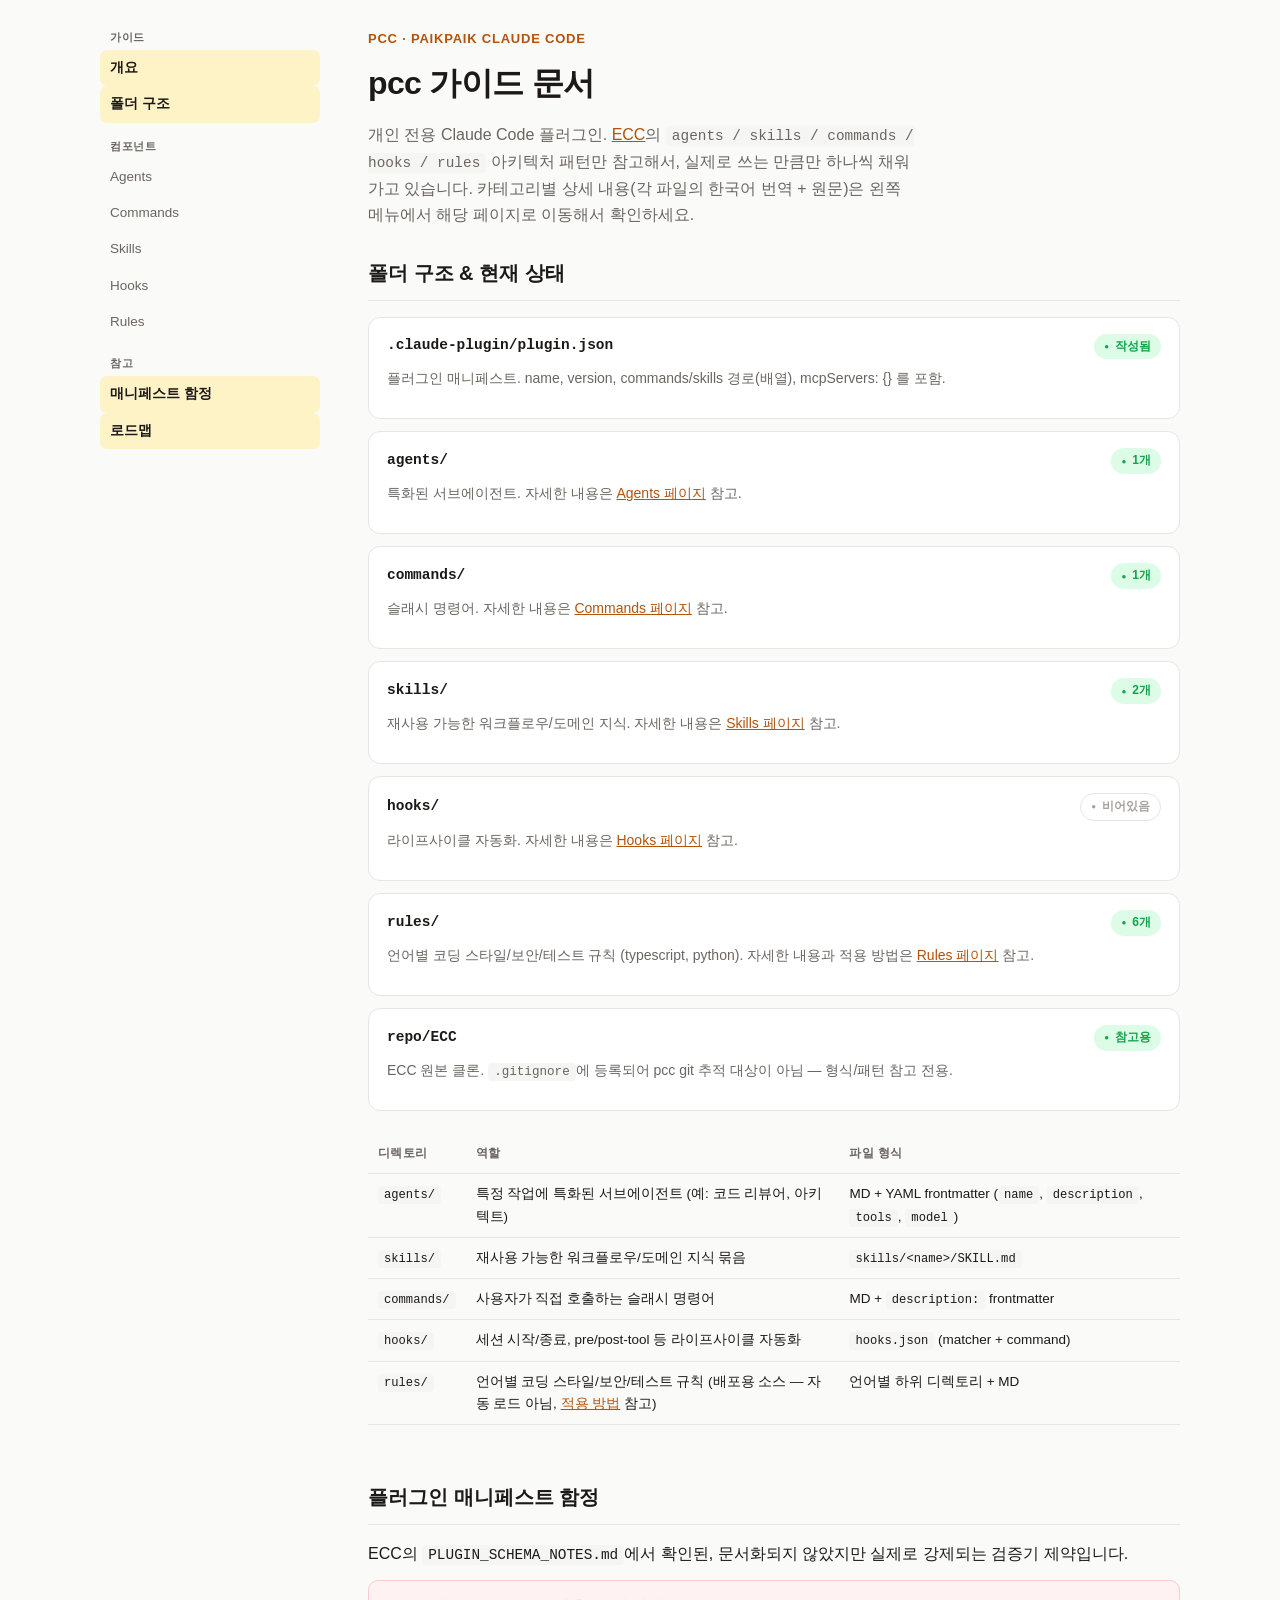
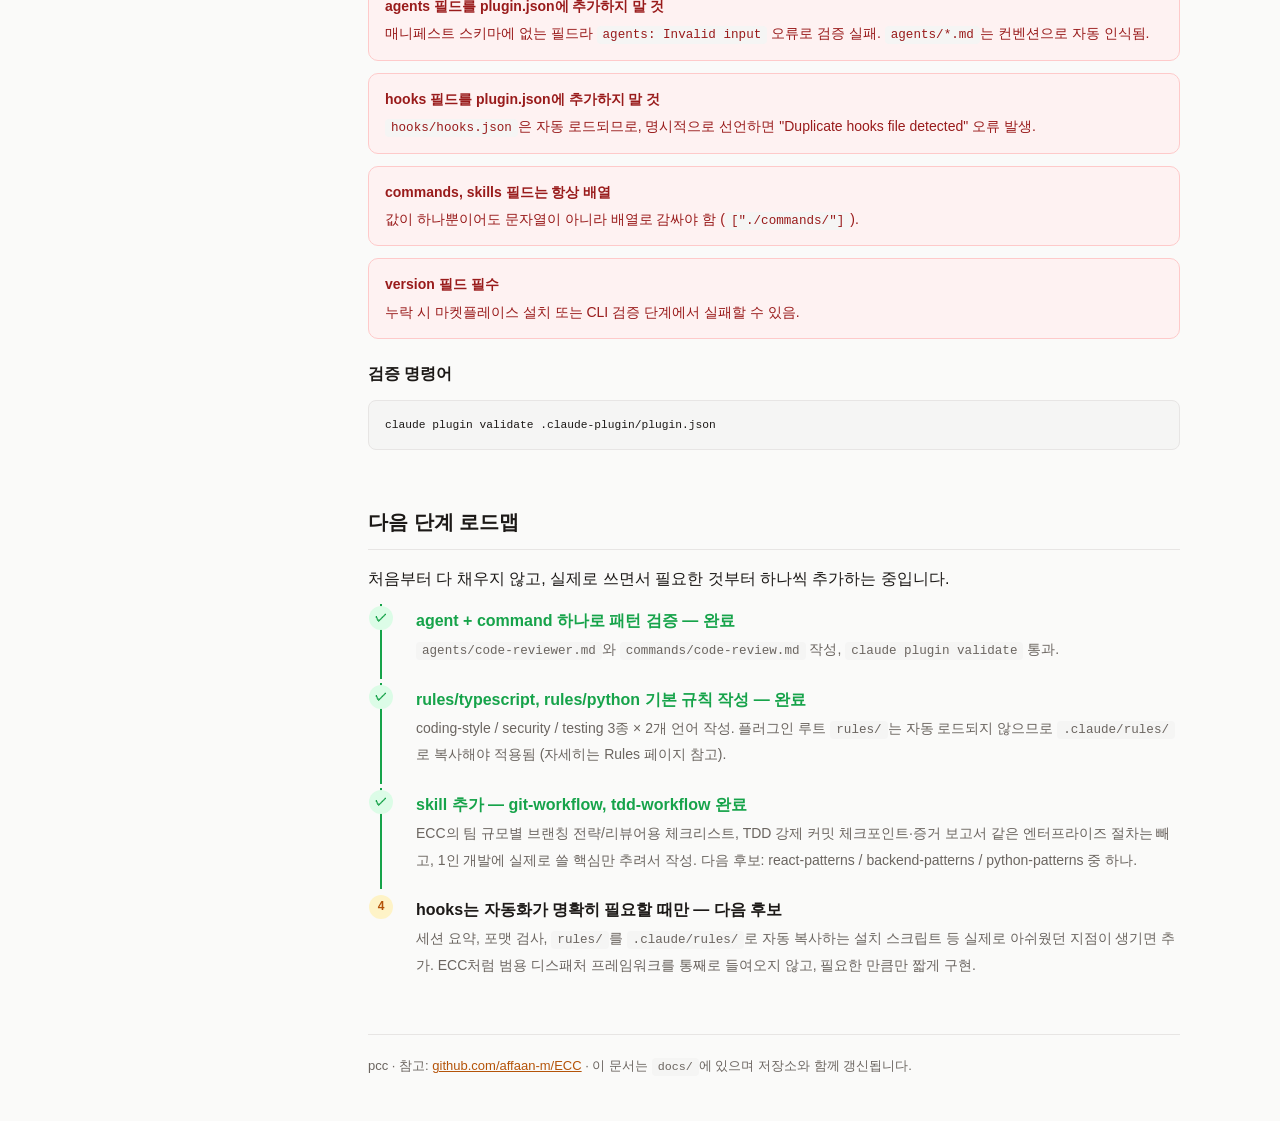
==== commit 1b416163: "[main] - git, tdd workflow 추가" ====
--- a/docs/index.html
+++ b/docs/index.html
@@ -70,7 +70,7 @@
       <div class="card">
         <div class="card-head">
           <span class="path">skills/</span>
-          <span class="badge empty">비어있음</span>
+          <span class="badge ready">2개</span>
         </div>
         <p class="desc">재사용 가능한 워크플로우/도메인 지식. 자세한 내용은 <a href="skills.html">Skills 페이지</a> 참고.</p>
       </div>
@@ -176,14 +176,17 @@
           <span>coding-style / security / testing 3종 × 2개 언어 작성. 플러그인 루트 <code>rules/</code>는
             자동 로드되지 않으므로 <code>.claude/rules/</code>로 복사해야 적용됨 (자세히는 Rules 페이지 참고).</span>
         </li>
+        <li class="done">
+          <strong>skill 추가 — git-workflow, tdd-workflow 완료</strong>
+          <span>ECC의 팀 규모별 브랜칭 전략/리뷰어용 체크리스트, TDD 강제 커밋 체크포인트·증거 보고서
+            같은 엔터프라이즈 절차는 빼고, 1인 개발에 실제로 쓸 핵심만 추려서 작성. 다음 후보:
+            react-patterns / backend-patterns / python-patterns 중 하나.</span>
+        </li>
         <li>
-          <strong>필요할 때 skill 추가 — 다음 단계</strong>
-          <span>같은 워크플로우를 두 번 이상 반복하게 되면 그때 skill로 승격.</span>
-        </li>
-        <li>
-          <strong>hooks는 자동화가 명확히 필요할 때만</strong>
-          <span>세션 요약, 포맷 검사 등 실제로 아쉬웠던 지점이 생기면 추가. ECC처럼 범용 디스패처
-            프레임워크를 통째로 들여오지 않고, 필요한 훅만 짧은 단일 스크립트로 직접 구현.</span>
+          <strong>hooks는 자동화가 명확히 필요할 때만 — 다음 후보</strong>
+          <span>세션 요약, 포맷 검사, <code>rules/</code>를 <code>.claude/rules/</code>로 자동 복사하는 설치
+            스크립트 등 실제로 아쉬웠던 지점이 생기면 추가. ECC처럼 범용 디스패처 프레임워크를 통째로
+            들여오지 않고, 필요한 만큼만 짧게 구현.</span>
         </li>
       </ol>
     </section>
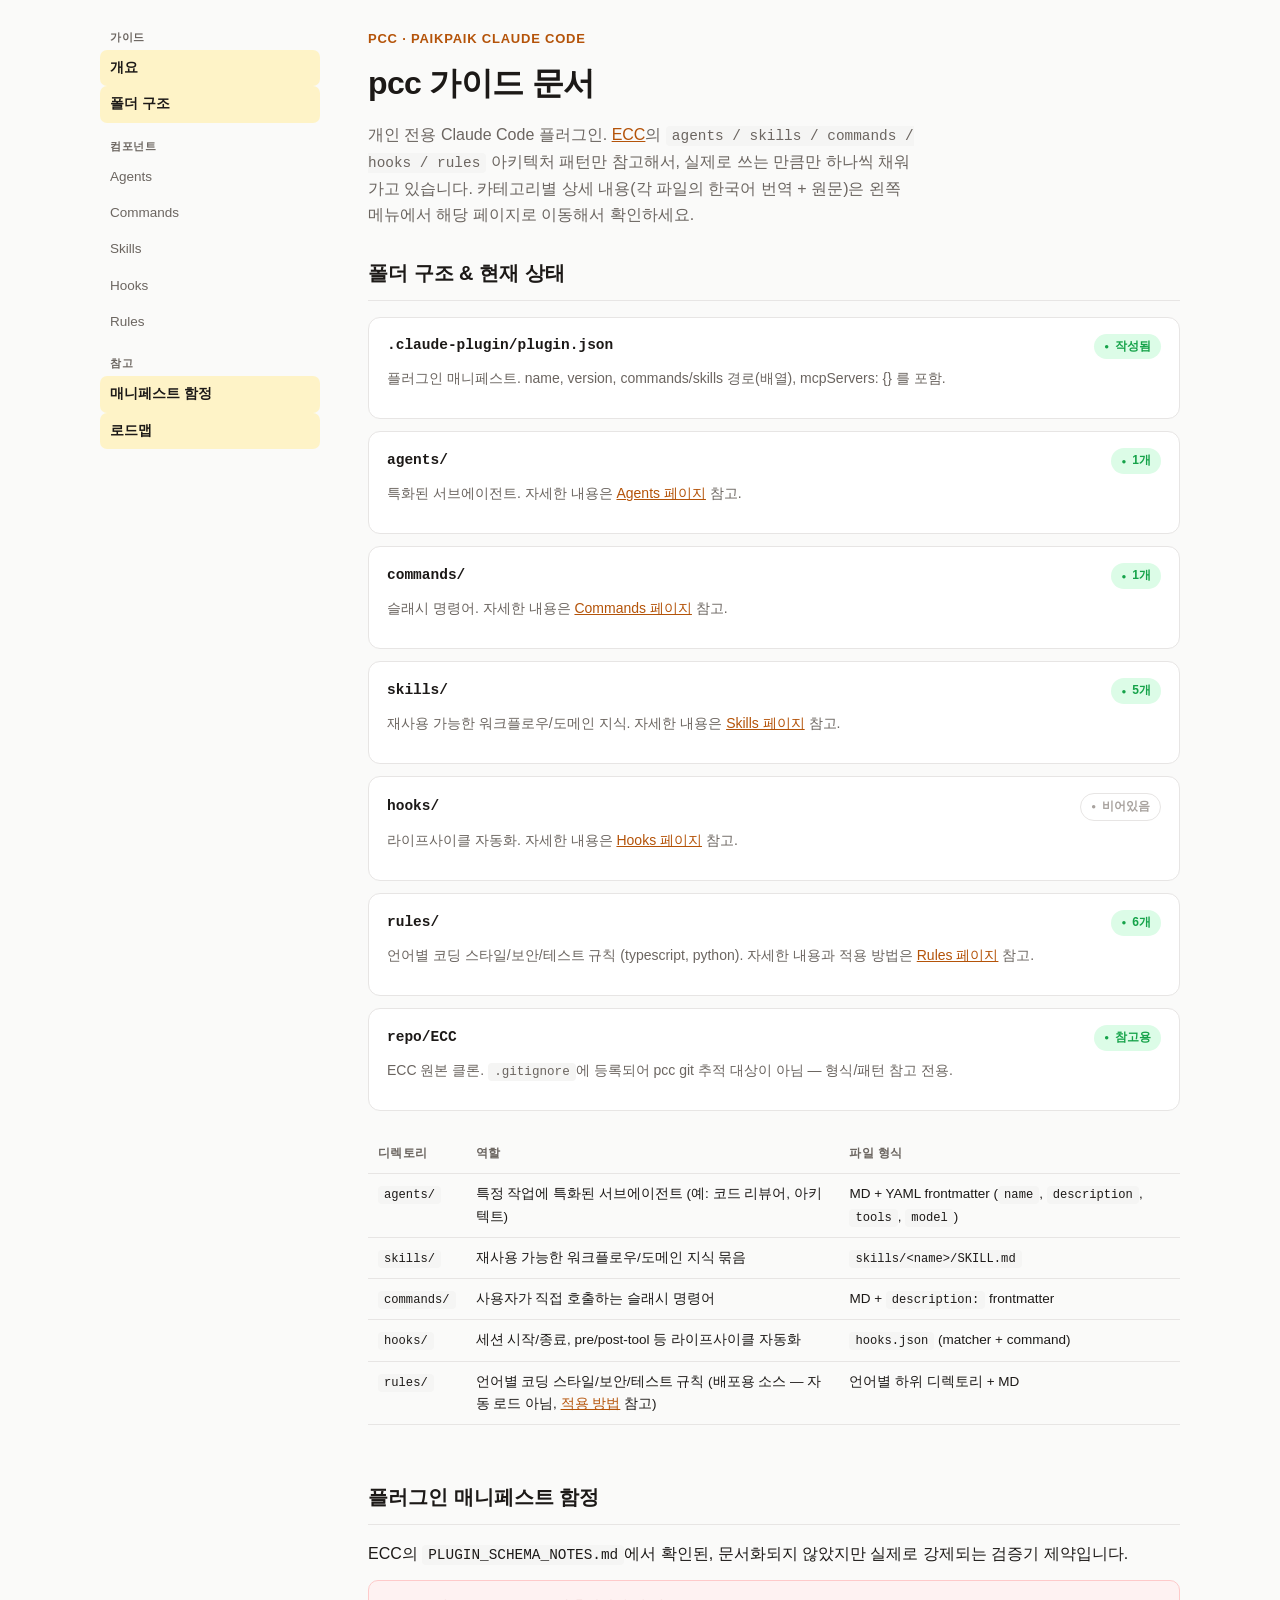
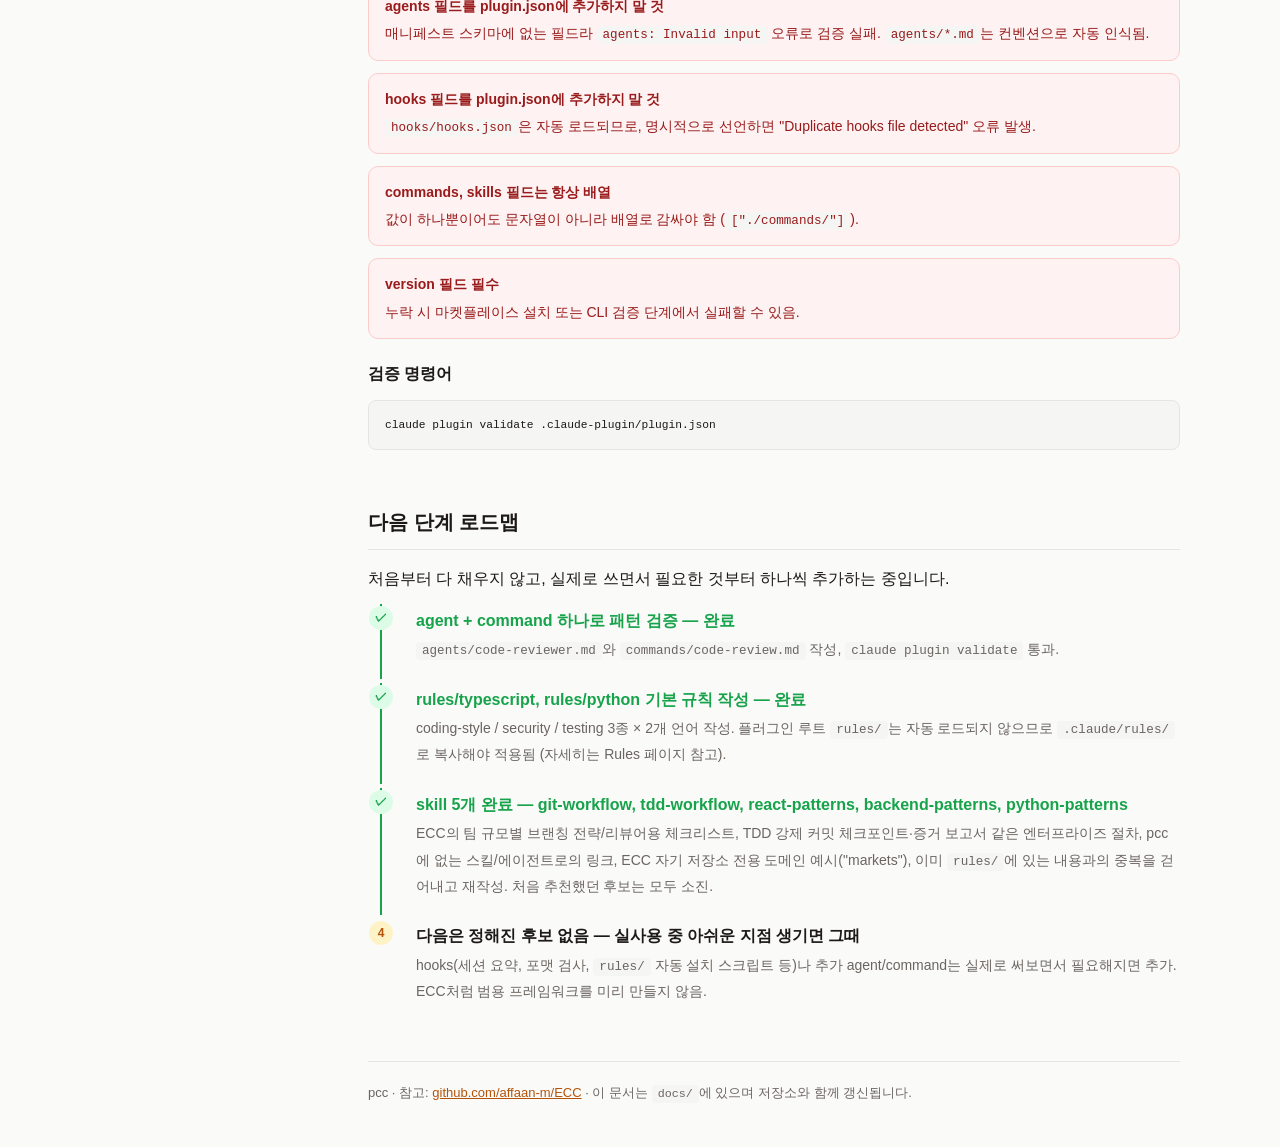
==== commit 8d4b1bbe: "[main] - react, backend, python patterns 추가" ====
--- a/docs/index.html
+++ b/docs/index.html
@@ -70,7 +70,7 @@
       <div class="card">
         <div class="card-head">
           <span class="path">skills/</span>
-          <span class="badge ready">2개</span>
+          <span class="badge ready">5개</span>
         </div>
         <p class="desc">재사용 가능한 워크플로우/도메인 지식. 자세한 내용은 <a href="skills.html">Skills 페이지</a> 참고.</p>
       </div>
@@ -177,16 +177,15 @@
             자동 로드되지 않으므로 <code>.claude/rules/</code>로 복사해야 적용됨 (자세히는 Rules 페이지 참고).</span>
         </li>
         <li class="done">
-          <strong>skill 추가 — git-workflow, tdd-workflow 완료</strong>
-          <span>ECC의 팀 규모별 브랜칭 전략/리뷰어용 체크리스트, TDD 강제 커밋 체크포인트·증거 보고서
-            같은 엔터프라이즈 절차는 빼고, 1인 개발에 실제로 쓸 핵심만 추려서 작성. 다음 후보:
-            react-patterns / backend-patterns / python-patterns 중 하나.</span>
+          <strong>skill 5개 완료 — git-workflow, tdd-workflow, react-patterns, backend-patterns, python-patterns</strong>
+          <span>ECC의 팀 규모별 브랜칭 전략/리뷰어용 체크리스트, TDD 강제 커밋 체크포인트·증거 보고서 같은
+            엔터프라이즈 절차, pcc에 없는 스킬/에이전트로의 링크, ECC 자기 저장소 전용 도메인 예시("markets"),
+            이미 <code>rules/</code>에 있는 내용과의 중복을 걷어내고 재작성. 처음 추천했던 후보는 모두 소진.</span>
         </li>
         <li>
-          <strong>hooks는 자동화가 명확히 필요할 때만 — 다음 후보</strong>
-          <span>세션 요약, 포맷 검사, <code>rules/</code>를 <code>.claude/rules/</code>로 자동 복사하는 설치
-            스크립트 등 실제로 아쉬웠던 지점이 생기면 추가. ECC처럼 범용 디스패처 프레임워크를 통째로
-            들여오지 않고, 필요한 만큼만 짧게 구현.</span>
+          <strong>다음은 정해진 후보 없음 — 실사용 중 아쉬운 지점 생기면 그때</strong>
+          <span>hooks(세션 요약, 포맷 검사, <code>rules/</code> 자동 설치 스크립트 등)나 추가 agent/command는
+            실제로 써보면서 필요해지면 추가. ECC처럼 범용 프레임워크를 미리 만들지 않음.</span>
         </li>
       </ol>
     </section>
--- a/docs/style.css
+++ b/docs/style.css
@@ -109,6 +109,33 @@
 }
 nav.toc .group-label:first-child { padding-top: 0; }
 
+nav.toc .subnav {
+  margin: 2px 0 8px 20px;
+  padding-left: 10px;
+  border-left: 1px solid var(--border);
+}
+nav.toc .subnav-group {
+  font-size: 10.5px;
+  font-weight: 700;
+  text-transform: uppercase;
+  letter-spacing: 0.05em;
+  color: var(--text-muted);
+  padding: 8px 8px 2px;
+}
+nav.toc .subnav-group:first-child { padding-top: 2px; }
+nav.toc .subnav-link {
+  display: block;
+  padding: 4px 8px;
+  font-size: 12.5px;
+  border-radius: 6px;
+  color: var(--text-muted);
+  text-decoration: none;
+  white-space: nowrap;
+  font-family: "SF Mono", ui-monospace, Menlo, monospace;
+}
+nav.toc .subnav-link:hover { color: var(--text); background: var(--bg-sunken); }
+nav.toc .subnav-link.active { color: var(--accent); font-weight: 600; background: var(--nav-active-bg); }
+
 main { min-width: 0; padding-top: 28px; }
 
 @media (max-width: 800px) {
@@ -130,6 +157,14 @@
   }
   nav.toc .group-label { display: none; }
   nav.toc a { padding: 6px 10px; }
+  nav.toc .subnav {
+    display: flex;
+    gap: 4px;
+    margin: 0;
+    padding: 0;
+    border-left: none;
+  }
+  nav.toc .subnav-group { display: none; }
   main { padding-inline: 20px; padding-top: 24px; }
 }
 
